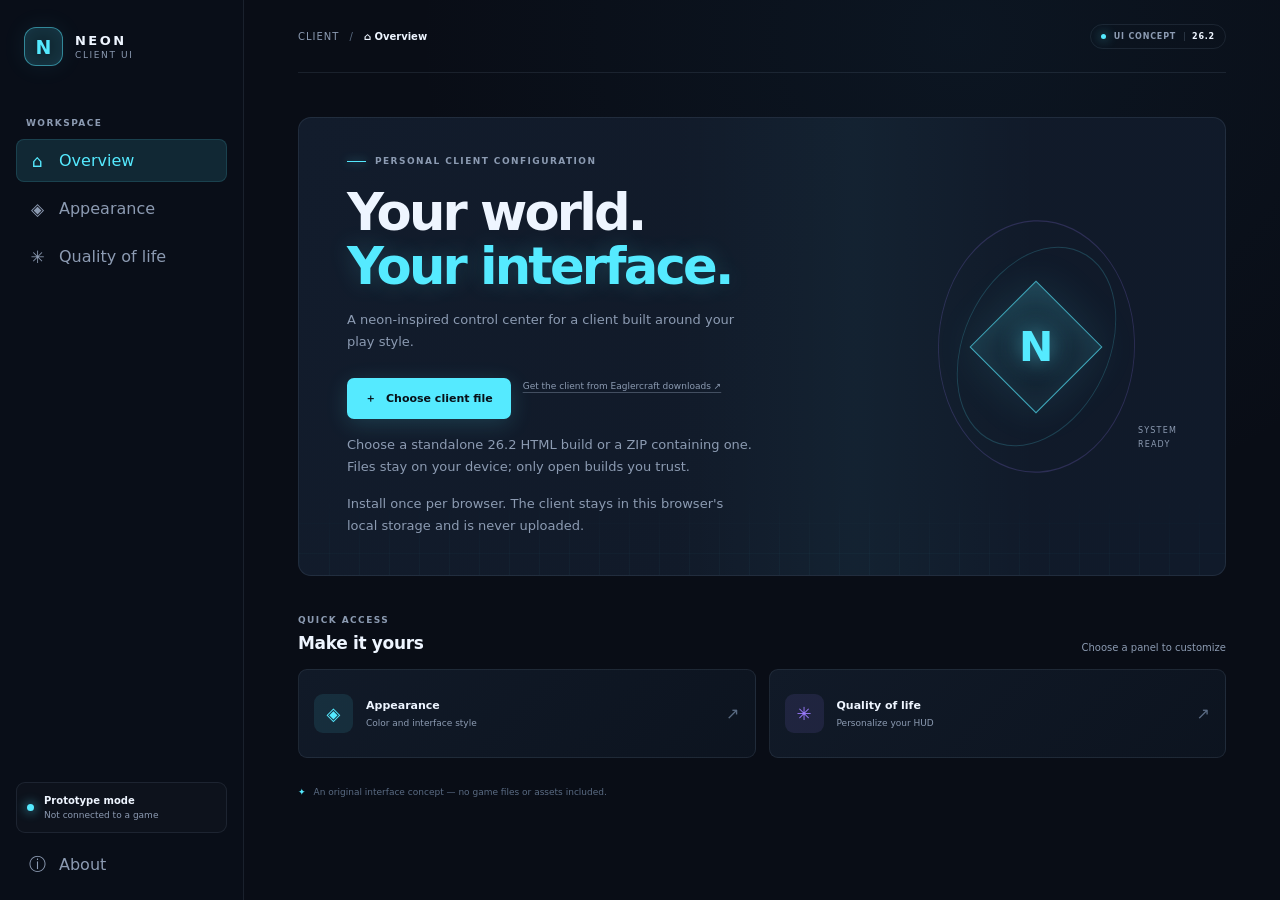
==== index.html @ 43e6a523 "Deploy Neon client launcher to Pages Co-authored-by: copilot-swe-agent[bot] <198982749+Copilot@users" ====
<!doctype html>
<html lang="en">
  <head>
    <meta charset="utf-8">
    <meta name="viewport" content="width=device-width, initial-scale=1">
    <meta name="theme-color" content="#090d16">
    <title>Neon Client UI</title>
    <link rel="stylesheet" href="styles.css">
    <script src="storage.js" defer></script>
    <script src="app.js" defer></script>
  </head>
  <body>
    <div class="shell">
      <aside class="sidebar" aria-label="Client navigation">
        <a class="brand" href="#home" data-go="home" aria-label="Neon Client home">
          <span class="brand-mark" aria-hidden="true">N</span>
          <span class="brand-copy">
            <strong>NEON</strong>
            <small>CLIENT UI</small>
          </span>
        </a>

        <div class="nav-label">WORKSPACE</div>
        <nav class="navigation">
          <button class="nav-item is-active" type="button" data-panel="home" aria-current="page">
            <span class="nav-icon" aria-hidden="true">⌂</span>
            <span>Overview</span>
          </button>
          <button class="nav-item" type="button" data-panel="appearance">
            <span class="nav-icon" aria-hidden="true">◈</span>
            <span>Appearance</span>
          </button>
          <button class="nav-item" type="button" data-panel="quality">
            <span class="nav-icon" aria-hidden="true">✳</span>
            <span>Quality of life</span>
          </button>
        </nav>

        <div class="sidebar-bottom">
          <div class="connection-card">
            <span class="status-dot" aria-hidden="true"></span>
            <span>
              <strong>Prototype mode</strong>
              <small>Not connected to a game</small>
            </span>
          </div>
          <button class="nav-item" type="button" data-panel="about">
            <span class="nav-icon" aria-hidden="true">ⓘ</span>
            <span>About</span>
          </button>
        </div>
      </aside>

      <main class="main">
        <header class="topbar">
          <div class="breadcrumb"><span>CLIENT</span><span class="slash">/</span><strong id="current-page">Overview</strong></div>
          <div class="topbar-status">
            <span class="fps-preview" id="fps-preview" hidden>144 <small>FPS</small></span>
            <div class="build-pill"><span class="build-dot" aria-hidden="true"></span> UI CONCEPT <span class="build-version">26.2</span></div>
          </div>
        </header>

        <section class="panel is-visible" id="panel-home" aria-labelledby="welcome-title">
          <div class="hero">
            <div class="hero-copy">
              <div class="eyebrow"><span class="eyebrow-line"></span> PERSONAL CLIENT CONFIGURATION</div>
              <h1 id="welcome-title">Your world.<br><span>Your interface.</span></h1>
              <p>A neon-inspired control center for a client built around your play style.</p>
              <div class="launch-controls">
                <input id="client-file" class="file-input" type="file" accept=".html,.htm,.zip,text/html,application/zip" aria-label="Choose a standalone Eaglercraft client HTML file or ZIP">
                <button class="button button-primary" id="choose-client" type="button">
                  <span aria-hidden="true">＋</span> Choose client file
                </button>
                <a class="button button-primary launch-link" id="launch-client" href="game.html" target="_blank" rel="noopener noreferrer" aria-disabled="true" tabindex="-1" hidden>
                  <span aria-hidden="true">▶</span> Launch 26.2 client
                </a>
                <button class="button button-secondary" id="remove-client" type="button" hidden>Remove saved client</button>
                <a class="download-link" href="https://eaglercraft.com/downloads" target="_blank" rel="noopener noreferrer">Get the client from Eaglercraft downloads ↗</a>
              </div>
              <p class="selected-file" id="selected-file" role="status" aria-live="polite">Choose a standalone 26.2 HTML build or a ZIP containing one. Files stay on your device; only open builds you trust.</p>
              <p class="selected-file">Install once per browser. The client stays in this browser's local storage and is never uploaded.</p>
            </div>
            <div class="hero-art" aria-hidden="true">
              <div class="orbit orbit-one"></div>
              <div class="orbit orbit-two"></div>
              <div class="core"><span>N</span></div>
              <div class="art-caption">SYSTEM<br>READY</div>
            </div>
            <div class="hero-grid" aria-hidden="true"></div>
          </div>

          <div class="section-heading">
            <div>
              <div class="eyebrow">QUICK ACCESS</div>
              <h2>Make it yours</h2>
            </div>
            <span class="subtle">Choose a panel to customize</span>
          </div>

          <div class="quick-grid">
            <button class="quick-card" type="button" data-go="appearance">
              <span class="quick-icon icon-cyan" aria-hidden="true">◈</span>
              <span class="quick-content"><strong>Appearance</strong><small>Color and interface style</small></span>
              <span class="card-arrow" aria-hidden="true">↗</span>
            </button>
            <button class="quick-card" type="button" data-go="quality">
              <span class="quick-icon icon-violet" aria-hidden="true">✳</span>
              <span class="quick-content"><strong>Quality of life</strong><small>Personalize your HUD</small></span>
              <span class="card-arrow" aria-hidden="true">↗</span>
            </button>
          </div>

          <footer class="footer-note"><span class="footer-mark" aria-hidden="true">✦</span> An original interface concept — no game files or assets included.</footer>
        </section>

        <section class="panel" id="panel-appearance" aria-labelledby="appearance-title" hidden>
          <div class="page-heading">
            <div class="eyebrow"><span class="eyebrow-line"></span> MAKE IT YOURS</div>
            <h1 id="appearance-title">Appearance</h1>
            <p>Set the accent that lights up your interface.</p>
          </div>
          <div class="settings-card">
            <div class="card-heading">
              <div><h2>Accent color</h2><p>Choose a signal color for highlights and controls.</p></div>
              <span class="tag">THEME</span>
            </div>
            <div class="accent-options" role="group" aria-label="Accent color">
              <button class="accent-choice is-selected" type="button" data-accent="cyan" aria-pressed="true">
                <span class="swatch swatch-cyan" aria-hidden="true"></span><span>Cyan</span><span class="choice-check" aria-hidden="true">✓</span>
              </button>
              <button class="accent-choice" type="button" data-accent="violet" aria-pressed="false">
                <span class="swatch swatch-violet" aria-hidden="true"></span><span>Violet</span><span class="choice-check" aria-hidden="true">✓</span>
              </button>
              <button class="accent-choice" type="button" data-accent="amber" aria-pressed="false">
                <span class="swatch swatch-amber" aria-hidden="true"></span><span>Amber</span><span class="choice-check" aria-hidden="true">✓</span>
              </button>
            </div>
          </div>
          <div class="preview-card">
            <div>
              <span class="tag">LIVE PREVIEW</span>
              <h2>Stay in your element.</h2>
              <p>Accent selection previews across buttons, status lights, and panel details.</p>
            </div>
            <div class="preview-chip"><span class="status-dot" aria-hidden="true"></span> ONLINE</div>
          </div>
        </section>

        <section class="panel" id="panel-quality" aria-labelledby="quality-title" hidden>
          <div class="page-heading">
            <div class="eyebrow"><span class="eyebrow-line"></span> TUNE YOUR SETUP</div>
            <h1 id="quality-title">Quality of life</h1>
            <p>Small interface preferences for a more comfortable session.</p>
          </div>
          <div class="settings-card settings-list">
            <div class="card-heading">
              <div><h2>Interface preferences</h2><p>These controls are a UI demo and do not affect gameplay.</p></div>
              <span class="tag">3 OPTIONS</span>
            </div>
            <label class="setting-row">
              <span class="setting-copy"><strong>Compact HUD</strong><small>Preview a tighter, less distracting layout.</small></span>
              <input class="switch-input" type="checkbox" data-setting="compact-hud" aria-label="Compact HUD">
              <span class="switch" aria-hidden="true"></span>
            </label>
            <label class="setting-row">
              <span class="setting-copy"><strong>Show FPS counter</strong><small>Keep a performance readout visible in the interface.</small></span>
              <input class="switch-input" type="checkbox" data-setting="fps-counter" aria-label="Show FPS counter">
              <span class="switch" aria-hidden="true"></span>
            </label>
            <label class="setting-row">
              <span class="setting-copy"><strong>Reduce motion</strong><small>Use calmer transitions between menu panels.</small></span>
              <input class="switch-input" type="checkbox" data-setting="reduced-motion" aria-label="Reduce motion">
              <span class="switch" aria-hidden="true"></span>
            </label>
          </div>
          <p class="notice-line"><span aria-hidden="true">ⓘ</span> Preferences are temporary in this prototype and reset when the page reloads.</p>
        </section>

        <section class="panel" id="panel-about" aria-labelledby="about-title" hidden>
          <div class="page-heading">
            <div class="eyebrow"><span class="eyebrow-line"></span> PROJECT NOTES</div>
            <h1 id="about-title">About this prototype</h1>
            <p>A first look at an original dark-neon interface for a future 26.2 client customization.</p>
          </div>
          <div class="settings-card about-card">
            <span class="about-symbol" aria-hidden="true">N</span>
            <div><h2>Independent UI concept</h2><p>The selected standalone client opens in a separate tab; this prototype does not modify its menus or gameplay. It includes no Eaglercraft, Minecraft, or game assets. In-client changes need a documented add-on interface and source you are authorized to change.</p></div>
          </div>
        </section>

        <div class="toast" id="toast" role="status" aria-live="polite" hidden></div>
      </main>
    </div>
  </body>
</html>
---- styles.css ----
:root {
  color-scheme: dark;
  --bg: #090d16;
  --panel: #101725;
  --panel-raised: #131d2d;
  --line: rgba(165, 190, 219, .11);
  --line-bright: rgba(165, 190, 219, .19);
  --text: #eef5ff;
  --muted: #8c9bb2;
  --dim: #5a6b83;
  --accent: #55eaff;
  --accent-rgb: 85, 234, 255;
  --accent-soft: rgba(var(--accent-rgb), .12);
  --violet: #9c7cff;
  --amber: #ffbf5b;
  font-family: Inter, ui-sans-serif, system-ui, -apple-system, BlinkMacSystemFont, "Segoe UI", sans-serif;
}

:root[data-accent="violet"] {
  --accent: #ae8bff;
  --accent-rgb: 174, 139, 255;
}

:root[data-accent="amber"] {
  --accent: #ffc567;
  --accent-rgb: 255, 197, 103;
}

* { box-sizing: border-box; }

body {
  min-width: 320px;
  min-height: 100vh;
  margin: 0;
  background:
    radial-gradient(ellipse at 75% 4%, rgba(35, 92, 130, .11), transparent 34rem),
    var(--bg);
  color: var(--text);
}

button { font: inherit; }

.shell { min-height: 100vh; }

.sidebar {
  position: fixed;
  inset: 0 auto 0 0;
  z-index: 2;
  display: flex;
  width: 244px;
  flex-direction: column;
  padding: 27px 16px 18px;
  border-right: 1px solid var(--line);
  background: rgba(10, 15, 25, .92);
}

.brand { display: flex; align-items: center; gap: 12px; padding: 0 8px; color: var(--text); text-decoration: none; }
.brand-mark, .about-symbol {
  display: grid;
  place-items: center;
  width: 39px;
  height: 39px;
  border: 1px solid rgba(var(--accent-rgb), .5);
  border-radius: 12px;
  background: var(--accent-soft);
  box-shadow: inset 0 0 18px rgba(var(--accent-rgb), .1), 0 0 24px rgba(var(--accent-rgb), .08);
  color: var(--accent);
  font-size: 19px;
  font-weight: 800;
}

.brand-copy { display: grid; gap: 2px; }
.brand-copy strong { font-size: 13px; letter-spacing: .19em; }
.brand-copy small { color: var(--muted); font-size: 9px; letter-spacing: .18em; }
.nav-label, .eyebrow, .tag { color: var(--muted); font-size: 9px; font-weight: 700; letter-spacing: .16em; }
.nav-label { margin: 52px 10px 11px; }
.navigation { display: grid; gap: 5px; }
.nav-item {
  display: flex;
  width: 100%;
  align-items: center;
  gap: 12px;
  min-height: 43px;
  padding: 0 11px;
  border: 1px solid transparent;
  border-radius: 8px;
  background: transparent;
  color: var(--muted);
  text-align: left;
  cursor: pointer;
  transition: color .18s ease, background .18s ease, border-color .18s ease;
}

.nav-item:hover { border-color: var(--line); background: rgba(255,255,255,.025); color: var(--text); }
.nav-item.is-active { border-color: rgba(var(--accent-rgb), .13); background: var(--accent-soft); color: var(--accent); }
.nav-icon { display: grid; width: 19px; place-items: center; font-size: 17px; }
.sidebar-bottom { display: grid; gap: 13px; margin-top: auto; }
.connection-card { display: flex; align-items: center; gap: 10px; padding: 12px 10px; border: 1px solid var(--line); border-radius: 9px; background: rgba(255,255,255,.018); }
.connection-card strong, .connection-card small { display: block; }
.connection-card strong { font-size: 10px; font-weight: 650; }
.connection-card small { margin-top: 4px; color: var(--muted); font-size: 9px; }
.status-dot, .build-dot { width: 7px; height: 7px; flex: 0 0 auto; border-radius: 50%; background: var(--accent); box-shadow: 0 0 11px rgba(var(--accent-rgb), .9); }
.sidebar-bottom .nav-item { min-height: 36px; }

.main { min-height: 100vh; margin-left: 244px; padding: 0 54px 35px; }
.topbar { display: flex; height: 73px; align-items: center; justify-content: space-between; border-bottom: 1px solid var(--line); }
.topbar-status { display: flex; align-items: center; gap: 12px; }
.fps-preview { color: var(--accent); font-size: 10px; font-variant-numeric: tabular-nums; }
.fps-preview small { color: var(--muted); font-size: 8px; letter-spacing: .1em; }
.breadcrumb { display: flex; align-items: center; gap: 10px; color: var(--muted); font-size: 10px; letter-spacing: .1em; }
.breadcrumb strong { color: var(--text); font-weight: 550; letter-spacing: 0; }
.slash { color: var(--dim); }
.build-pill { display: flex; align-items: center; gap: 8px; padding: 7px 10px; border: 1px solid var(--line); border-radius: 99px; color: var(--muted); font-size: 8px; font-weight: 700; letter-spacing: .1em; }
.build-dot { width: 5px; height: 5px; }
.build-version { padding-left: 7px; border-left: 1px solid var(--line-bright); color: var(--text); }
.panel { max-width: 1020px; margin: 0 auto; padding-top: 44px; }
.panel[hidden] { display: none; }
.hero { position: relative; display: flex; min-height: 326px; overflow: hidden; align-items: center; justify-content: space-between; padding: 38px 48px; border: 1px solid var(--line); border-radius: 13px; background: linear-gradient(110deg, #121c2c 0%, #111a29 52%, #101a2a 100%); }
.hero::before { position: absolute; inset: 0; background: linear-gradient(90deg, transparent 40%, rgba(var(--accent-rgb), .04), transparent 80%); content: ""; pointer-events: none; }
.hero-grid { position: absolute; inset: auto 0 0; height: 82px; background-image: linear-gradient(rgba(var(--accent-rgb), .08) 1px, transparent 1px), linear-gradient(90deg, rgba(var(--accent-rgb), .08) 1px, transparent 1px); background-size: 30px 30px; mask-image: linear-gradient(transparent, black); opacity: .46; pointer-events: none; }
.hero-copy { position: relative; z-index: 1; max-width: 460px; }
.eyebrow { display: flex; align-items: center; gap: 9px; }
.eyebrow-line { display: inline-block; width: 19px; height: 1px; background: var(--accent); box-shadow: 0 0 8px rgba(var(--accent-rgb), .7); }
h1, h2, p { margin: 0; }
.hero h1, .page-heading h1 { margin-top: 19px; font-size: clamp(35px, 4vw, 52px); font-weight: 700; letter-spacing: -.055em; line-height: 1.06; }
.hero h1 span { color: var(--accent); text-shadow: 0 0 24px rgba(var(--accent-rgb), .2); }
.hero-copy p, .page-heading p { max-width: 410px; margin-top: 15px; color: var(--muted); font-size: 13px; line-height: 1.7; }
.button { display: inline-flex; min-height: 41px; align-items: center; justify-content: center; gap: 10px; margin-top: 25px; padding: 0 17px; border: 1px solid transparent; border-radius: 7px; font-size: 11px; font-weight: 700; cursor: pointer; transition: transform .18s ease, box-shadow .18s ease, background .18s ease; }
.button:hover { transform: translateY(-1px); }
.button-primary { background: var(--accent); box-shadow: 0 5px 22px rgba(var(--accent-rgb), .16); color: #081018; }
.button-primary:hover { box-shadow: 0 7px 28px rgba(var(--accent-rgb), .28); }
.launch-controls { display: flex; flex-wrap: wrap; align-items: center; gap: 12px; }
.file-input { display: none; }
.launch-link { text-decoration: none; }
.launch-link[aria-disabled="true"] { display: none; }
.download-link { color: var(--muted); font-size: 9px; text-decoration-color: rgba(140, 155, 178, .4); text-underline-offset: 3px; }
.download-link:hover { color: var(--accent); }
.selected-file { min-height: 14px; margin-top: 10px; color: var(--muted); font-size: 9px; }
.hero-art { position: relative; z-index: 1; display: grid; width: 248px; height: 230px; flex: 0 0 auto; place-items: center; margin-right: 17px; }
.core { z-index: 1; display: grid; width: 94px; height: 94px; place-items: center; transform: rotate(45deg); border: 1px solid rgba(var(--accent-rgb), .65); background: linear-gradient(135deg, rgba(var(--accent-rgb), .15), rgba(17, 26, 41, .5)); box-shadow: 0 0 45px rgba(var(--accent-rgb), .12), inset 0 0 32px rgba(var(--accent-rgb), .11); }
.core span { transform: rotate(-45deg); color: var(--accent); font-size: 41px; font-weight: 800; text-shadow: 0 0 23px rgba(var(--accent-rgb), .55); }
.orbit { position: absolute; width: 175px; height: 175px; transform: rotate(-25deg) skew(-20deg); border: 1px solid rgba(var(--accent-rgb), .19); border-radius: 50%; }
.orbit-two { width: 223px; height: 223px; transform: rotate(50deg) skew(14deg); border-color: rgba(156, 124, 255, .2); }
.art-caption { position: absolute; right: -17px; bottom: 10px; color: var(--muted); font-size: 8px; letter-spacing: .15em; line-height: 1.7; }
.section-heading { display: flex; align-items: end; justify-content: space-between; margin: 39px 0 16px; }
.section-heading h2, .card-heading h2, .preview-card h2, .about-card h2 { margin-top: 8px; font-size: 17px; font-weight: 650; letter-spacing: -.02em; }
.subtle { color: var(--muted); font-size: 10px; }
.quick-grid { display: grid; grid-template-columns: repeat(2, minmax(0, 1fr)); gap: 13px; }
.quick-card { display: flex; min-height: 89px; align-items: center; gap: 13px; padding: 15px; border: 1px solid var(--line); border-radius: 9px; background: linear-gradient(135deg, rgba(20, 30, 45, .8), rgba(14, 22, 34, .8)); color: var(--text); text-align: left; cursor: pointer; transition: border-color .18s ease, transform .18s ease, background .18s ease; }
.quick-card:hover { transform: translateY(-2px); border-color: rgba(var(--accent-rgb), .35); background: var(--panel-raised); }
.quick-icon { display: grid; width: 39px; height: 39px; flex: 0 0 auto; place-items: center; border-radius: 9px; font-size: 18px; }
.icon-cyan { background: rgba(var(--accent-rgb), .1); color: var(--accent); }
.icon-violet { background: rgba(156, 124, 255, .11); color: var(--violet); }
.quick-content { display: grid; gap: 6px; }
.quick-content strong { font-size: 11px; font-weight: 650; }
.quick-content small { color: var(--muted); font-size: 9px; }
.card-arrow { margin-left: auto; color: var(--dim); }
.footer-note { display: flex; align-items: center; gap: 8px; margin-top: 29px; color: var(--dim); font-size: 9px; }
.footer-mark { color: var(--accent); }

.page-heading { margin: 12px 0 27px; }
.page-heading h1 { font-size: clamp(32px, 4vw, 43px); }
.page-heading p { margin-top: 11px; }
.settings-card, .preview-card { padding: 23px; border: 1px solid var(--line); border-radius: 10px; background: linear-gradient(135deg, rgba(18, 27, 41, .9), rgba(14, 21, 33, .9)); }
.card-heading { display: flex; align-items: flex-start; justify-content: space-between; gap: 20px; }
.card-heading h2 { margin-top: 0; font-size: 14px; }
.card-heading p, .preview-card p, .about-card p { margin-top: 7px; color: var(--muted); font-size: 10px; line-height: 1.7; }
.tag { padding: 6px 8px; border: 1px solid var(--line); border-radius: 5px; font-size: 8px; white-space: nowrap; }
.accent-options { display: grid; grid-template-columns: repeat(3, minmax(0, 1fr)); gap: 10px; margin-top: 22px; }
.accent-choice { display: flex; min-height: 52px; align-items: center; gap: 10px; padding: 0 12px; border: 1px solid var(--line); border-radius: 7px; background: rgba(255,255,255,.015); color: var(--muted); font-size: 10px; cursor: pointer; }
.accent-choice:hover, .accent-choice.is-selected { border-color: rgba(var(--accent-rgb), .42); background: var(--accent-soft); color: var(--text); }
.swatch { width: 11px; height: 11px; border-radius: 50%; }
.swatch-cyan { background: #55eaff; box-shadow: 0 0 12px rgba(85, 234, 255, .5); }
.swatch-violet { background: #ae8bff; box-shadow: 0 0 12px rgba(174, 139, 255, .5); }
.swatch-amber { background: #ffc567; box-shadow: 0 0 12px rgba(255, 197, 103, .5); }
.choice-check { display: none; margin-left: auto; color: var(--accent); }
.accent-choice.is-selected .choice-check { display: inline; }
.preview-card { display: flex; align-items: center; justify-content: space-between; gap: 22px; margin-top: 14px; }
.preview-card h2 { margin-top: 13px; }
.preview-card p { max-width: 420px; }
.preview-chip { display: flex; align-items: center; gap: 8px; padding: 8px 10px; border: 1px solid rgba(var(--accent-rgb), .23); border-radius: 99px; background: var(--accent-soft); color: var(--accent); font-size: 8px; font-weight: 700; letter-spacing: .12em; white-space: nowrap; }
.settings-list { padding-bottom: 4px; }
.setting-row { display: flex; min-height: 72px; align-items: center; gap: 14px; border-bottom: 1px solid var(--line); cursor: pointer; }
.setting-row:last-child { border-bottom: 0; }
.setting-copy { display: grid; gap: 5px; }
.setting-copy strong { font-size: 11px; font-weight: 600; }
.setting-copy small { color: var(--muted); font-size: 9px; }
.switch-input { position: absolute; width: 1px; height: 1px; overflow: hidden; clip: rect(0, 0, 0, 0); white-space: nowrap; clip-path: inset(50%); }
.switch { position: relative; width: 34px; height: 19px; flex: 0 0 auto; margin-left: auto; border: 1px solid var(--line-bright); border-radius: 99px; background: #1b2636; transition: background .18s ease, border-color .18s ease; }
.switch::after { position: absolute; top: 3px; left: 3px; width: 11px; height: 11px; border-radius: 50%; background: #8290a4; content: ""; transition: transform .18s ease, background .18s ease; }
.switch-input:checked + .switch { border-color: rgba(var(--accent-rgb), .6); background: var(--accent-soft); }
.switch-input:checked + .switch::after { transform: translateX(15px); background: var(--accent); box-shadow: 0 0 9px rgba(var(--accent-rgb), .55); }
.switch-input:focus-visible + .switch { outline: 2px solid var(--accent); outline-offset: 3px; }
.notice-line { display: flex; gap: 8px; margin: 16px 2px 0; color: var(--muted); font-size: 9px; }
.notice-line span { color: var(--accent); }
.about-card { display: flex; align-items: center; gap: 17px; }
.about-card h2 { margin-top: 0; font-size: 14px; }
.about-card p { max-width: 650px; }
.toast { position: fixed; right: 24px; bottom: 23px; z-index: 5; max-width: min(390px, calc(100vw - 32px)); padding: 12px 16px; border: 1px solid rgba(var(--accent-rgb), .38); border-radius: 8px; background: #141f2e; box-shadow: 0 10px 36px rgba(0,0,0,.35); color: var(--text); font-size: 11px; }
.toast[hidden] { display: none; }
.button-secondary { border-color: var(--line-bright); background: rgba(255,255,255,.025); color: var(--muted); }
.button-secondary:hover { border-color: rgba(var(--accent-rgb), .35); color: var(--text); }
.button[hidden] { display: none; }

:root[data-compact="true"] .main { padding-right: 34px; padding-left: 34px; }
:root[data-compact="true"] .hero { min-height: 285px; }
:root[data-reduced-motion="true"] *, :root[data-reduced-motion="true"] *::before, :root[data-reduced-motion="true"] *::after { scroll-behavior: auto !important; transition-duration: .01ms !important; animation-duration: .01ms !important; animation-iteration-count: 1 !important; }

.game-page { overflow: hidden; background: #05070b; }
.game-shell { position: fixed; inset: 0; overflow: hidden; background: #05070b; }
.game-frame { position: absolute; inset: 0; display: block; width: 100%; height: 100%; border: 0; background: #000; }
.game-frame[hidden] { display: none; }
.game-loading { position: absolute; top: 50%; left: 50%; width: min(420px, calc(100vw - 32px)); transform: translate(-50%, -50%); color: var(--muted); font-size: 13px; line-height: 1.7; text-align: center; }
.game-loading a { color: var(--accent); }
.game-badge { position: absolute; top: 16px; left: 17px; z-index: 5; padding: 7px 10px; border: 1px solid rgba(var(--accent-rgb), .38); border-radius: 7px; background: rgba(7, 12, 20, .84); box-shadow: 0 0 18px rgba(var(--accent-rgb), .08); color: var(--accent); font-size: 9px; font-weight: 800; letter-spacing: .17em; pointer-events: none; }
.game-badge span { margin-left: 6px; color: var(--muted); font-size: 8px; font-weight: 600; }
.game-badge[hidden] { display: none; }
.gui-trigger { position: absolute; top: 15px; right: 16px; z-index: 6; display: flex; min-height: 34px; align-items: center; gap: 10px; padding: 0 10px; border: 1px solid rgba(var(--accent-rgb), .35); border-radius: 7px; background: rgba(7, 12, 20, .87); color: var(--text); font-size: 9px; font-weight: 750; letter-spacing: .1em; cursor: pointer; backdrop-filter: blur(8px); }
.gui-trigger:hover { border-color: var(--accent); color: var(--accent); }
.gui-trigger kbd { padding: 4px 5px; border: 1px solid var(--line-bright); border-radius: 4px; color: var(--muted); font: inherit; font-size: 7px; letter-spacing: .06em; }
.clickgui-overlay { position: absolute; inset: 0; z-index: 10; display: grid; place-items: center; padding: 24px; background: rgba(4, 7, 13, .62); backdrop-filter: blur(5px); }
.clickgui-overlay[hidden] { display: none; }
.clickgui-window { display: grid; width: min(880px, calc(100vw - 32px)); min-height: 500px; max-height: min(620px, calc(100vh - 32px)); grid-template-columns: 190px minmax(0, 1fr); overflow: hidden; border: 1px solid rgba(var(--accent-rgb), .25); border-radius: 13px; background: #0c121e; box-shadow: 0 25px 100px rgba(0, 0, 0, .62), 0 0 35px rgba(var(--accent-rgb), .07); }
.clickgui-sidebar { display: flex; flex-direction: column; padding: 21px 13px 15px; border-right: 1px solid var(--line); background: linear-gradient(180deg, #101a28, #0b111c); }
.gui-brand { display: flex; align-items: center; gap: 10px; padding: 0 4px; color: var(--text); font-size: 11px; font-weight: 800; letter-spacing: .15em; }
.gui-brand small { display: block; margin-top: 3px; color: var(--muted); font-size: 8px; font-weight: 600; letter-spacing: .16em; }
.gui-brand-icon { display: grid; width: 34px; height: 34px; place-items: center; border: 1px solid rgba(var(--accent-rgb), .45); border-radius: 9px; background: var(--accent-soft); color: var(--accent); font-size: 16px; }
.gui-nav-label { margin: 35px 9px 10px; color: var(--dim); font-size: 8px; font-weight: 700; letter-spacing: .18em; }
.gui-nav { display: grid; gap: 5px; }
.gui-nav-item { display: flex; min-height: 37px; align-items: center; gap: 10px; padding: 0 10px; border: 1px solid transparent; border-radius: 6px; background: transparent; color: var(--muted); font-size: 10px; text-align: left; cursor: pointer; }
.gui-nav-item > span { width: 15px; color: var(--dim); font-size: 14px; text-align: center; }
.gui-nav-item:hover, .gui-nav-item.is-active { border-color: rgba(var(--accent-rgb), .17); background: var(--accent-soft); color: var(--accent); }
.gui-nav-item.is-active > span { color: var(--accent); }
.gui-sidebar-note { display: flex; align-items: center; gap: 8px; margin-top: auto; padding: 10px 6px 1px; color: var(--muted); font-size: 8px; }
.gui-sidebar-note .status-dot { width: 6px; height: 6px; }
.clickgui-content { display: flex; min-width: 0; flex-direction: column; padding: 25px 27px 15px; }
.gui-header { display: flex; align-items: flex-start; justify-content: space-between; padding-bottom: 20px; border-bottom: 1px solid var(--line); }
.gui-header h1 { margin-top: 9px; font-size: 23px; font-weight: 680; letter-spacing: -.04em; }
.gui-close { display: grid; width: 30px; height: 30px; place-items: center; border: 1px solid var(--line); border-radius: 6px; background: rgba(255,255,255,.025); color: var(--muted); font-size: 20px; line-height: 1; cursor: pointer; }
.gui-close:hover { border-color: rgba(var(--accent-rgb), .4); color: var(--accent); }
.gui-screen { flex: 1; padding-top: 22px; }
.gui-screen[hidden] { display: none; }
.gui-section-heading { display: flex; align-items: flex-start; justify-content: space-between; gap: 15px; }
.gui-section-heading h2 { font-size: 13px; font-weight: 650; }
.gui-section-heading p { margin-top: 6px; color: var(--muted); font-size: 9px; }
.gui-module-grid { display: grid; grid-template-columns: repeat(2, minmax(0, 1fr)); gap: 10px; margin-top: 19px; }
.gui-module { display: grid; min-height: 80px; grid-template-columns: 29px minmax(0, 1fr) 34px; align-items: center; gap: 9px; padding: 11px; border: 1px solid var(--line); border-radius: 8px; background: rgba(255,255,255,.018); cursor: pointer; }
.gui-module:hover { border-color: rgba(var(--accent-rgb), .27); background: rgba(var(--accent-rgb), .035); }
.gui-module-icon { display: grid; width: 29px; height: 29px; place-items: center; border-radius: 7px; background: var(--accent-soft); color: var(--accent); font-size: 12px; font-weight: 700; }
.gui-module-copy { display: grid; gap: 5px; }
.gui-module-copy strong, .keybind-row strong { color: var(--text); font-size: 9px; font-weight: 650; }
.gui-module-copy small, .keybind-row small { color: var(--muted); font-size: 8px; line-height: 1.45; }
.gui-module .switch { justify-self: end; }
.keybind-row { display: flex; min-height: 61px; align-items: center; justify-content: space-between; gap: 16px; margin-top: 15px; padding: 0 11px; border: 1px solid var(--line); border-radius: 8px; background: rgba(255,255,255,.012); }
.keybind-row > span { display: grid; gap: 5px; }
.keybind-button { min-width: 85px; min-height: 27px; padding: 0 8px; border: 1px solid rgba(var(--accent-rgb), .27); border-radius: 5px; background: var(--accent-soft); color: var(--accent); font-size: 8px; font-weight: 700; letter-spacing: .07em; cursor: pointer; }
.keybind-button:hover { border-color: var(--accent); }
.gui-accent-options { display: grid; gap: 9px; margin-top: 18px; }
.gui-accent { display: flex; min-height: 43px; align-items: center; gap: 10px; padding: 0 12px; border: 1px solid var(--line); border-radius: 7px; background: rgba(255,255,255,.015); color: var(--muted); font-size: 9px; text-align: left; cursor: pointer; }
.gui-accent:hover, .gui-accent.is-selected { border-color: rgba(var(--accent-rgb), .38); background: var(--accent-soft); color: var(--text); }
.gui-accent .swatch { width: 10px; height: 10px; }
.gui-accent .choice-check { display: none; margin-left: auto; color: var(--accent); font-size: 11px; }
.gui-accent.is-selected .choice-check { display: inline; }
.gui-footer { display: flex; align-items: center; gap: 5px; margin-top: auto; padding-top: 14px; border-top: 1px solid var(--line); color: var(--dim); font-size: 8px; }
.gui-footer > span:first-child { color: var(--accent); }
.footer-divider { padding: 0 3px; }
.game-toast { position: fixed; right: 16px; bottom: 16px; z-index: 15; max-width: min(360px, calc(100vw - 32px)); padding: 11px 14px; border: 1px solid rgba(var(--accent-rgb), .35); border-radius: 7px; background: #121b29; box-shadow: 0 12px 34px rgba(0,0,0,.4); color: var(--text); font-size: 10px; }
.game-toast[hidden] { display: none; }
:root[data-compact-gui="true"] .clickgui-window { width: min(720px, calc(100vw - 32px)); min-height: 420px; }

@media (prefers-reduced-motion: reduce) {
  *, *::before, *::after { scroll-behavior: auto !important; transition-duration: .01ms !important; animation-duration: .01ms !important; animation-iteration-count: 1 !important; }
}

@media (max-width: 860px) {
  .sidebar { width: 205px; }
  .main { margin-left: 205px; padding-right: 28px; padding-left: 28px; }
  .hero { padding: 34px 30px; }
  .hero-art { width: 190px; margin-right: 0; transform: scale(.85); }
}

@media (max-width: 650px) {
  .sidebar { position: static; width: auto; min-height: auto; padding: 14px 15px; border-right: 0; border-bottom: 1px solid var(--line); }
  .brand { padding: 0 2px; }
  .nav-label, .sidebar-bottom { display: none; }
  .navigation { display: flex; gap: 5px; margin-top: 14px; overflow-x: auto; }
  .nav-item { width: auto; min-height: 36px; flex: 0 0 auto; gap: 7px; padding: 0 9px; font-size: 10px; }
  .nav-icon { font-size: 14px; }
  .main { margin-left: 0; padding: 0 16px 28px; }
  .topbar { height: 54px; }
  .panel { padding-top: 24px; }
  .hero { min-height: 280px; padding: 28px 23px; }
  .hero-art { position: absolute; right: -29px; bottom: -34px; width: 160px; opacity: .33; transform: scale(.8); }
  .hero-copy { max-width: 100%; }
  .hero-copy p { max-width: 290px; }
  .launch-controls { align-items: flex-start; flex-direction: column; gap: 4px; }
  .launch-controls .button { margin-top: 18px; }
  .section-heading { margin-top: 29px; }
  .quick-grid { grid-template-columns: 1fr; }
  .accent-options { grid-template-columns: 1fr; }
  .accent-choice { min-height: 44px; }
  .settings-card, .preview-card { padding: 17px; }
}

@media (max-width: 420px) {
  .build-pill { gap: 6px; padding: 6px 8px; font-size: 7px; }
  .hero h1 { font-size: 37px; }
  .subtle { max-width: 100px; text-align: right; line-height: 1.5; }
  .preview-card { align-items: flex-start; flex-direction: column; }
  .setting-row { gap: 8px; }
  .setting-copy small { max-width: 225px; line-height: 1.5; }
}

@media (max-width: 650px) {
  .clickgui-overlay { padding: 9px; }
  .clickgui-window { width: calc(100vw - 18px); min-height: min(520px, calc(100vh - 18px)); max-height: calc(100vh - 18px); grid-template-columns: 57px minmax(0, 1fr); }
  .clickgui-sidebar { padding: 14px 6px 10px; align-items: center; }
  .gui-brand { flex-direction: column; gap: 5px; padding: 0; font-size: 7px; }
  .gui-brand small { font-size: 6px; }
  .gui-brand-icon { width: 30px; height: 30px; }
  .gui-nav-label, .gui-sidebar-note { display: none; }
  .gui-nav { width: 100%; margin-top: 25px; }
  .gui-nav-item { justify-content: center; padding: 0; font-size: 0; }
  .gui-nav-item > span { font-size: 17px; }
  .clickgui-content { padding: 18px 13px 11px; }
  .gui-header { padding-bottom: 15px; }
  .gui-header h1 { font-size: 20px; }
  .gui-module-grid { grid-template-columns: 1fr; gap: 7px; margin-top: 13px; }
  .gui-module { min-height: 65px; padding: 8px; }
  .keybind-row { margin-top: 9px; padding: 0 8px; }
  .gui-footer { flex-wrap: wrap; font-size: 7px; }
}
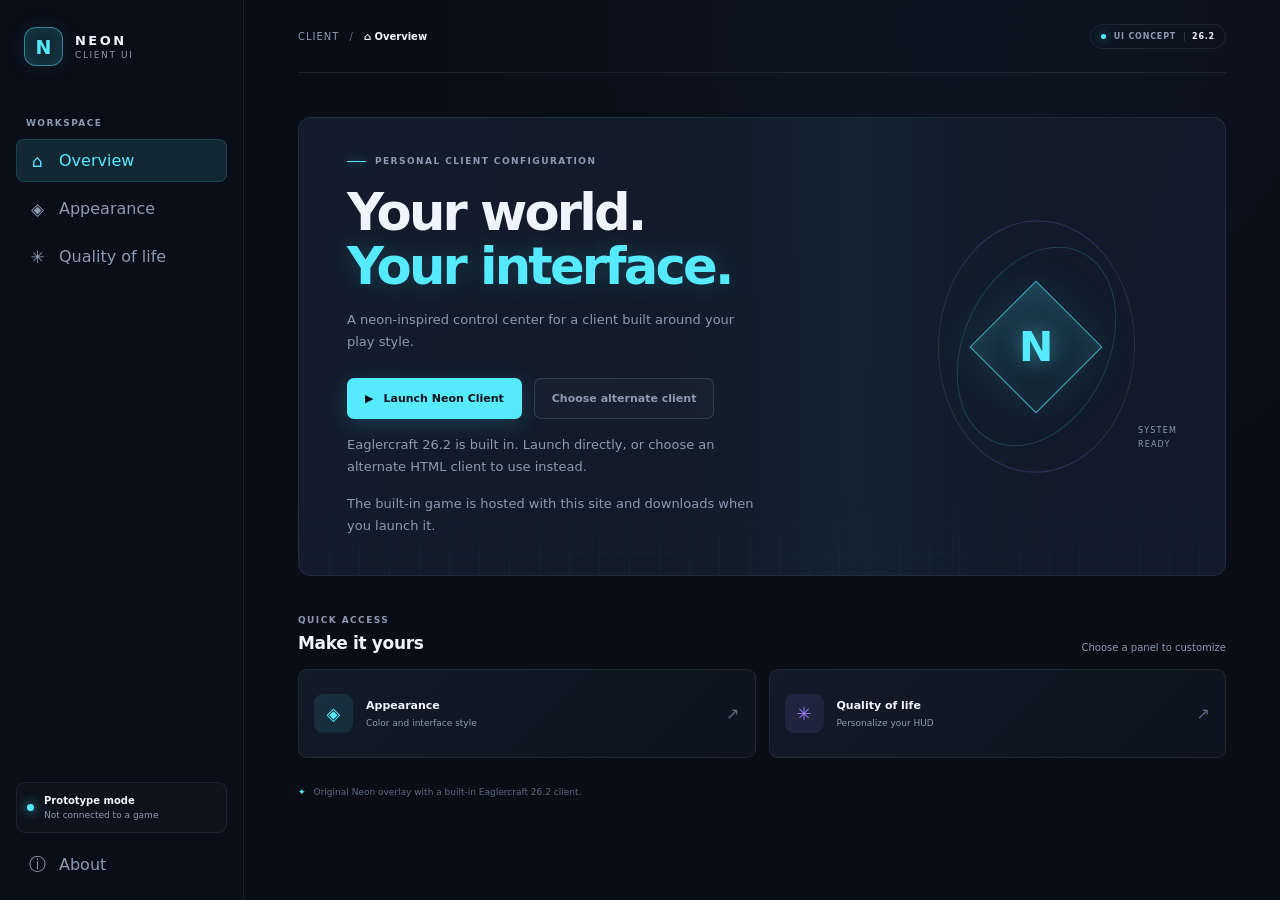
==== commit 7fe2d9a9: "Bundle Eaglercraft 26.2 with Neon overlay modules Co-authored-by: copilot-swe-agent[bot] <198982749+" ====
--- a/index.html
+++ b/index.html
@@ -68,17 +68,14 @@
               <p>A neon-inspired control center for a client built around your play style.</p>
               <div class="launch-controls">
                 <input id="client-file" class="file-input" type="file" accept=".html,.htm,.zip,text/html,application/zip" aria-label="Choose a standalone Eaglercraft client HTML file or ZIP">
-                <button class="button button-primary" id="choose-client" type="button">
-                  <span aria-hidden="true">＋</span> Choose client file
-                </button>
-                <a class="button button-primary launch-link" id="launch-client" href="game.html" target="_blank" rel="noopener noreferrer" aria-disabled="true" tabindex="-1" hidden>
-                  <span aria-hidden="true">▶</span> Launch 26.2 client
+                <a class="button button-primary launch-link" id="launch-client" href="game.html" target="_blank" rel="noopener noreferrer">
+                  <span aria-hidden="true">▶</span> Launch Neon Client
                 </a>
-                <button class="button button-secondary" id="remove-client" type="button" hidden>Remove saved client</button>
-                <a class="download-link" href="https://eaglercraft.com/downloads" target="_blank" rel="noopener noreferrer">Get the client from Eaglercraft downloads ↗</a>
+                <button class="button button-secondary" id="choose-client" type="button">Choose alternate client</button>
+                <button class="button button-secondary" id="remove-client" type="button" hidden>Use built-in client</button>
               </div>
-              <p class="selected-file" id="selected-file" role="status" aria-live="polite">Choose a standalone 26.2 HTML build or a ZIP containing one. Files stay on your device; only open builds you trust.</p>
-              <p class="selected-file">Install once per browser. The client stays in this browser's local storage and is never uploaded.</p>
+              <p class="selected-file" id="selected-file" role="status" aria-live="polite">Eaglercraft 26.2 is built in. Launch directly, or choose an alternate HTML client to use instead.</p>
+              <p class="selected-file">The built-in game is hosted with this site and downloads when you launch it.</p>
             </div>
             <div class="hero-art" aria-hidden="true">
               <div class="orbit orbit-one"></div>
@@ -110,7 +107,7 @@
             </button>
           </div>
 
-          <footer class="footer-note"><span class="footer-mark" aria-hidden="true">✦</span> An original interface concept — no game files or assets included.</footer>
+          <footer class="footer-note"><span class="footer-mark" aria-hidden="true">✦</span> Original Neon overlay with a built-in Eaglercraft 26.2 client.</footer>
         </section>
 
         <section class="panel" id="panel-appearance" aria-labelledby="appearance-title" hidden>
@@ -179,12 +176,12 @@
         <section class="panel" id="panel-about" aria-labelledby="about-title" hidden>
           <div class="page-heading">
             <div class="eyebrow"><span class="eyebrow-line"></span> PROJECT NOTES</div>
-            <h1 id="about-title">About this prototype</h1>
-            <p>A first look at an original dark-neon interface for a future 26.2 client customization.</p>
+            <h1 id="about-title">About Neon Client</h1>
+            <p>An original dark-neon launcher and visual overlay for Eaglercraft 26.2.</p>
           </div>
           <div class="settings-card about-card">
             <span class="about-symbol" aria-hidden="true">N</span>
-            <div><h2>Independent UI concept</h2><p>The selected standalone client opens in a separate tab; this prototype does not modify its menus or gameplay. It includes no Eaglercraft, Minecraft, or game assets. In-client changes need a documented add-on interface and source you are authorized to change.</p></div>
+            <div><h2>Neon launcher and overlay</h2><p>The Eaglercraft 26.2 build is included with permission and runs inside the game view. The ClickGUI adds browser-side visual modules; features that need internal game or renderer hooks are not included.</p></div>
           </div>
         </section>
 
--- a/styles.css
+++ b/styles.css
@@ -267,6 +267,42 @@
 .game-toast { position: fixed; right: 16px; bottom: 16px; z-index: 15; max-width: min(360px, calc(100vw - 32px)); padding: 11px 14px; border: 1px solid rgba(var(--accent-rgb), .35); border-radius: 7px; background: #121b29; box-shadow: 0 12px 34px rgba(0,0,0,.4); color: var(--text); font-size: 10px; }
 .game-toast[hidden] { display: none; }
 :root[data-compact-gui="true"] .clickgui-window { width: min(720px, calc(100vw - 32px)); min-height: 420px; }
+.game-hud { position: fixed; inset: 0; z-index: 4; overflow: hidden; pointer-events: none; }
+.crosshair { --crosshair-color: #55eaff; --crosshair-size: 5px; --crosshair-gap: 5px; position: absolute; top: 50%; left: 50%; width: 0; height: 0; color: var(--crosshair-color); filter: drop-shadow(0 1px 2px #000); }
+.crosshair[hidden] { display: none; }
+.crosshair-part { position: absolute; display: block; background: currentColor; }
+.crosshair .top, .crosshair .bottom { left: calc(var(--crosshair-size) / -2); width: var(--crosshair-size); height: var(--crosshair-size); }
+.crosshair .left, .crosshair .right { top: calc(var(--crosshair-size) / -2); width: var(--crosshair-size); height: var(--crosshair-size); }
+.crosshair .top { bottom: var(--crosshair-gap); }
+.crosshair .bottom { top: var(--crosshair-gap); }
+.crosshair .left { right: var(--crosshair-gap); }
+.crosshair .right { left: var(--crosshair-gap); }
+.crosshair .center { top: calc(var(--crosshair-size) / -2); left: calc(var(--crosshair-size) / -2); width: var(--crosshair-size); height: var(--crosshair-size); }
+.crosshair-dot .top, .crosshair-dot .right, .crosshair-dot .bottom, .crosshair-dot .left { display: none; }
+.crosshair-dot .center { border-radius: 50%; }
+.crosshair-circle .top, .crosshair-circle .right, .crosshair-circle .bottom, .crosshair-circle .left { display: none; }
+.crosshair-circle .center { width: calc(var(--crosshair-size) + 3px); height: calc(var(--crosshair-size) + 3px); top: calc((var(--crosshair-size) + 3px) / -2); left: calc((var(--crosshair-size) + 3px) / -2); border: 1px solid currentColor; border-radius: 50%; background: transparent; }
+.crosshair-t .bottom, .crosshair-t .center { display: none; }
+.crosshair-dynamic[data-moving="true"] { --crosshair-gap: 8px; }
+.cps-widget { position: absolute; top: 18px; right: 18px; display: grid; gap: 5px; padding: 9px 11px; border: 1px solid rgba(var(--accent-rgb), .27); border-radius: 7px; background: rgba(7, 12, 20, .84); color: var(--muted); font-size: 9px; letter-spacing: .04em; pointer-events: auto; cursor: grab; user-select: none; touch-action: none; }
+.cps-widget[hidden], .keystrokes-widget[hidden] { display: none; }
+.cps-widget span { display: flex; justify-content: space-between; gap: 13px; }
+.cps-widget b { color: var(--accent); font-variant-numeric: tabular-nums; }
+.keystrokes-widget { position: absolute; bottom: 19px; left: 19px; display: grid; gap: 4px; padding: 9px; border: 1px solid rgba(var(--accent-rgb), .25); border-radius: 8px; background: rgba(7, 12, 20, .82); pointer-events: auto; cursor: grab; user-select: none; touch-action: none; }
+.cps-widget.is-dragging, .keystrokes-widget.is-dragging { cursor: grabbing; }
+.key-row { display: flex; justify-content: center; gap: 4px; }
+.keystrokes-widget kbd { display: grid; width: 27px; height: 26px; place-items: center; border: 1px solid var(--line-bright); border-radius: 5px; background: #141d2a; color: var(--muted); font: 700 9px ui-sans-serif, system-ui, sans-serif; transition: background .08s ease, color .08s ease, border-color .08s ease; }
+.keystrokes-widget kbd.is-pressed { border-color: rgba(var(--accent-rgb), .7); background: var(--accent-soft); color: var(--accent); box-shadow: 0 0 12px rgba(var(--accent-rgb), .16); }
+.keystrokes-widget kbd.space-key { width: 88px; font-size: 7px; letter-spacing: .08em; }
+.crosshair-settings { margin-top: 15px; padding: 12px; border: 1px solid var(--line); border-radius: 8px; background: rgba(255,255,255,.012); }
+.crosshair-heading { display: grid; gap: 5px; }
+.crosshair-heading strong { color: var(--text); font-size: 9px; font-weight: 650; }
+.crosshair-heading small { color: var(--muted); font-size: 8px; }
+.crosshair-controls { display: grid; grid-template-columns: 1fr 1fr 1fr; gap: 10px; margin-top: 12px; }
+.crosshair-controls label { display: grid; gap: 5px; color: var(--muted); font-size: 8px; }
+.crosshair-controls select { min-width: 0; height: 27px; padding: 0 6px; border: 1px solid var(--line-bright); border-radius: 5px; background: #101725; color: var(--text); font: inherit; }
+.crosshair-controls input[type="color"] { width: 100%; height: 27px; padding: 2px; border: 1px solid var(--line-bright); border-radius: 5px; background: #101725; cursor: pointer; }
+.crosshair-controls input[type="range"] { width: 100%; accent-color: var(--accent); }
 
 @media (prefers-reduced-motion: reduce) {
   *, *::before, *::after { scroll-behavior: auto !important; transition-duration: .01ms !important; animation-duration: .01ms !important; animation-iteration-count: 1 !important; }
@@ -323,10 +359,14 @@
   .gui-nav-item { justify-content: center; padding: 0; font-size: 0; }
   .gui-nav-item > span { font-size: 17px; }
   .clickgui-content { padding: 18px 13px 11px; }
+  .clickgui-content { overflow-y: auto; }
   .gui-header { padding-bottom: 15px; }
   .gui-header h1 { font-size: 20px; }
   .gui-module-grid { grid-template-columns: 1fr; gap: 7px; margin-top: 13px; }
   .gui-module { min-height: 65px; padding: 8px; }
   .keybind-row { margin-top: 9px; padding: 0 8px; }
   .gui-footer { flex-wrap: wrap; font-size: 7px; }
-}
+  .crosshair-controls { gap: 5px; }
+  .cps-widget { top: 58px; right: 9px; }
+  .keystrokes-widget { bottom: 9px; left: 9px; }
+}
